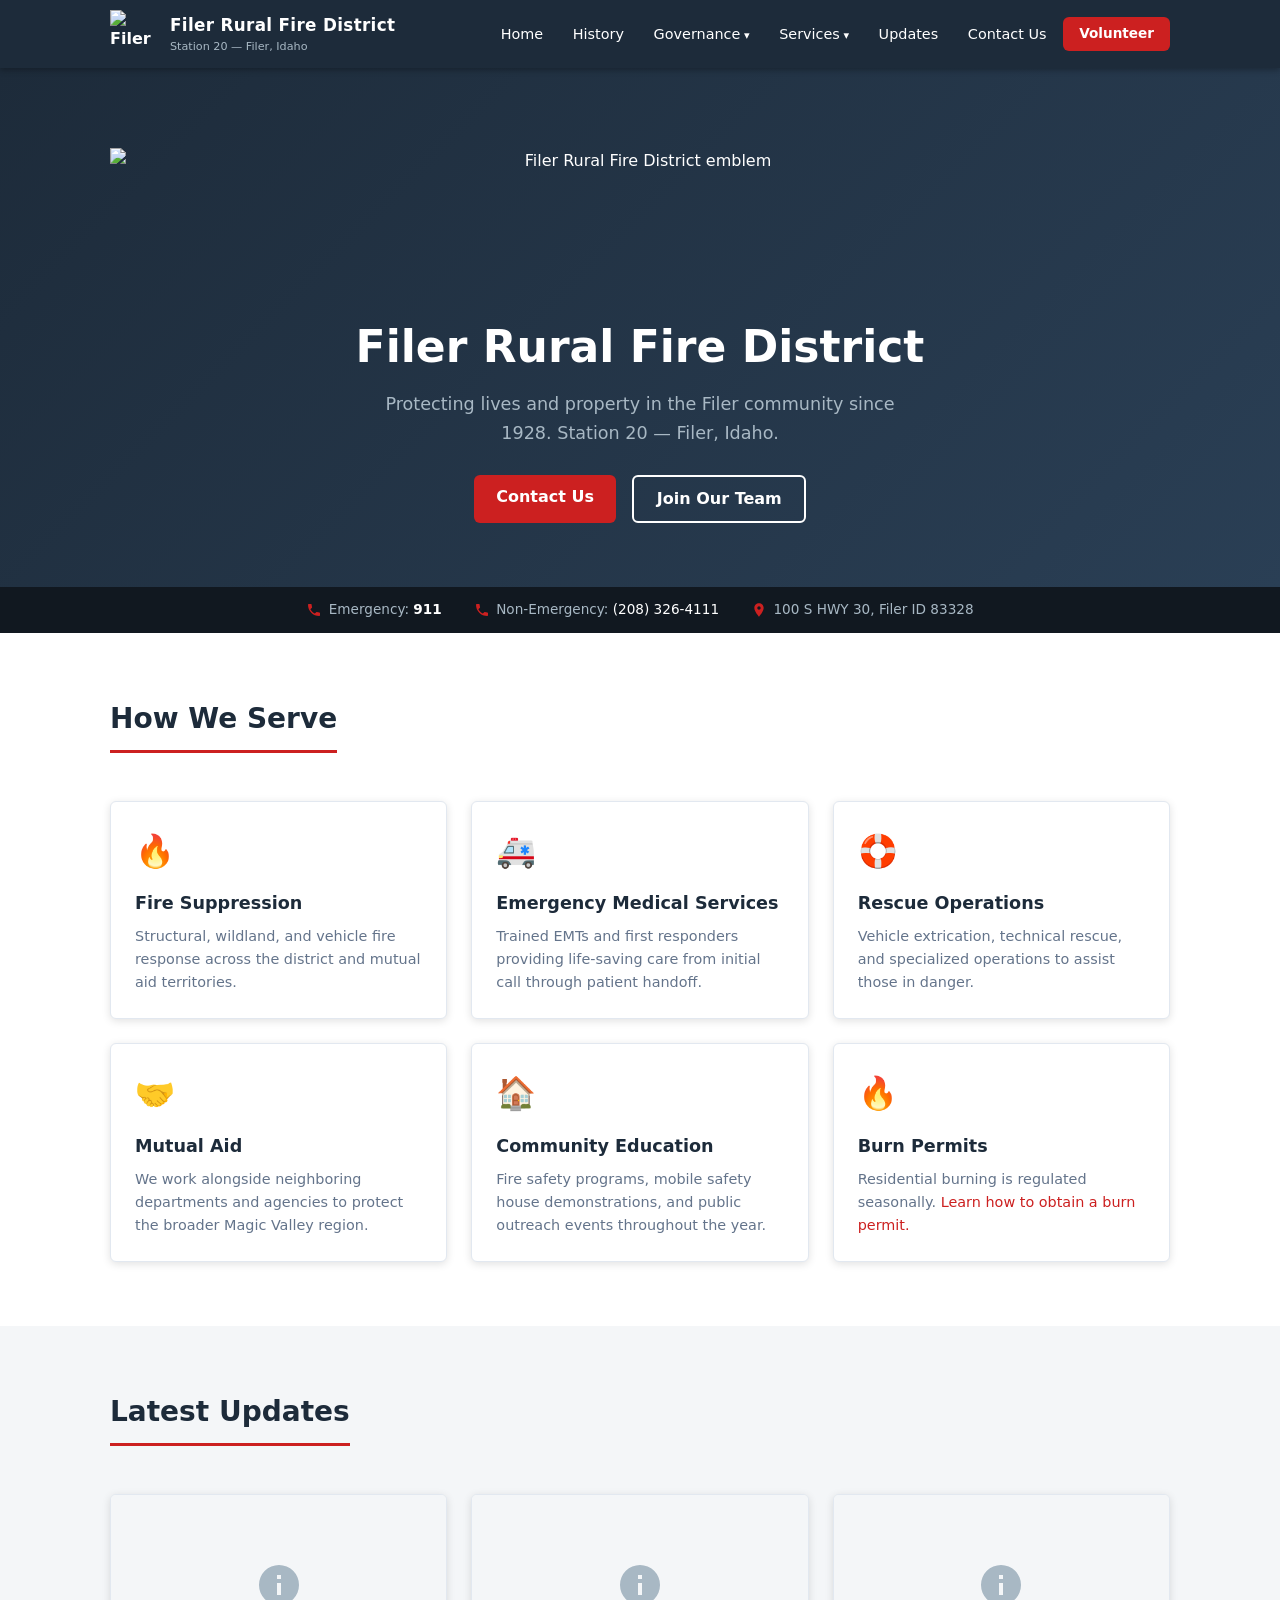
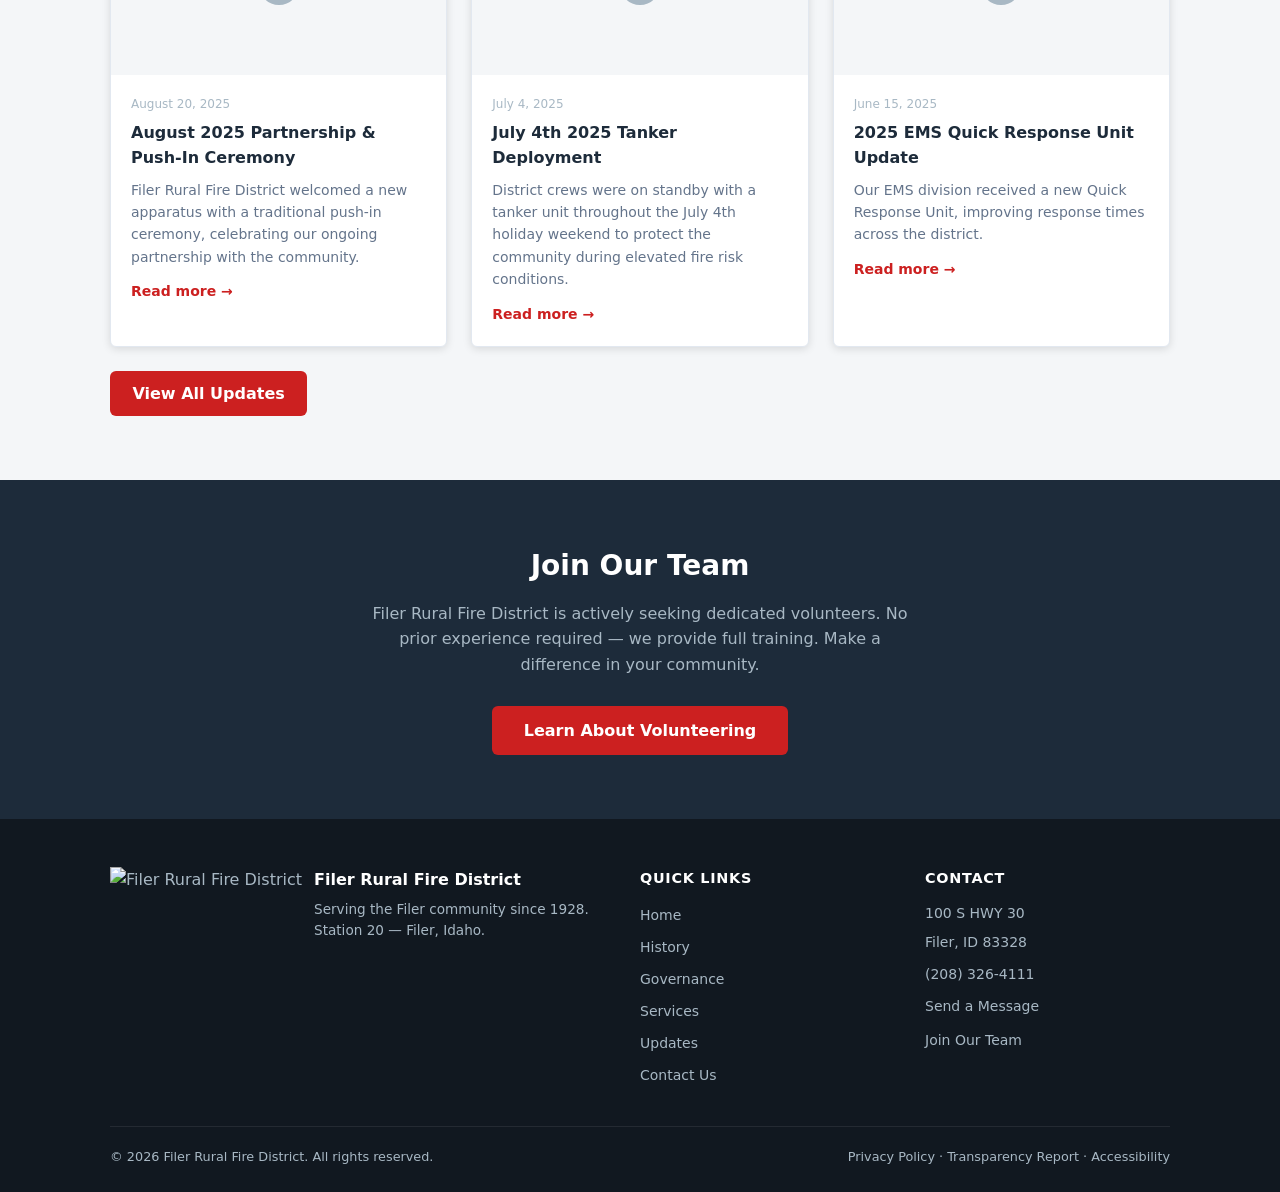
==== index.html @ 3479e5c8 "Initial site build for Filer Rural Fire District Plain HTML/CSS/JS site with Home, History, Governan" ====
<!DOCTYPE html>
<html lang="en">
<head>
  <meta charset="UTF-8">
  <meta name="viewport" content="width=device-width, initial-scale=1.0">
  <meta name="description" content="Filer Rural Fire District – Station 20. Serving Filer, Idaho and surrounding areas with fire suppression, EMS, and rescue services since 1928.">
  <title>Filer Rural Fire District – Station 20</title>
  <link rel="stylesheet" href="/css/style.css">
  <link rel="icon" href="/assets/images/logo.png" type="image/png">
</head>
<body>

  <div id="site-header"></div>

  <div class="alert-banner" id="alert-banner">
    <!-- Populated by JS when alert is active -->
  </div>

  <!-- Hero -->
  <section class="hero">
    <div class="container hero-content">
      <img src="/assets/images/logo.png" alt="Filer Rural Fire District emblem" class="hero-logo">
      <h1>Filer Rural Fire District</h1>
      <p>Protecting lives and property in the Filer community since 1928. Station 20 — Filer, Idaho.</p>
      <div class="hero-actions">
        <a href="/contact.html" class="btn btn-primary">Contact Us</a>
        <a href="/volunteer.html" class="btn btn-outline">Join Our Team</a>
      </div>
    </div>
  </section>

  <!-- Quick contact bar -->
  <div class="quick-bar">
    <div class="container quick-bar-inner">
      <div class="quick-bar-item">
        <svg viewBox="0 0 24 24"><path d="M6.6 10.8c1.4 2.8 3.8 5.1 6.6 6.6l2.2-2.2c.3-.3.7-.4 1-.2 1.1.4 2.3.6 3.6.6.6 0 1 .4 1 1V20c0 .6-.4 1-1 1-9.4 0-17-7.6-17-17 0-.6.4-1 1-1h3.5c.6 0 1 .4 1 1 0 1.3.2 2.5.6 3.6.1.3 0 .7-.2 1L6.6 10.8z"/></svg>
        <span>Emergency: <strong style="color:#fff;">911</strong></span>
      </div>
      <div class="quick-bar-item">
        <svg viewBox="0 0 24 24"><path d="M6.6 10.8c1.4 2.8 3.8 5.1 6.6 6.6l2.2-2.2c.3-.3.7-.4 1-.2 1.1.4 2.3.6 3.6.6.6 0 1 .4 1 1V20c0 .6-.4 1-1 1-9.4 0-17-7.6-17-17 0-.6.4-1 1-1h3.5c.6 0 1 .4 1 1 0 1.3.2 2.5.6 3.6.1.3 0 .7-.2 1L6.6 10.8z"/></svg>
        <span>Non-Emergency: <a href="tel:+12083264111" style="color:#fff;">(208) 326-4111</a></span>
      </div>
      <div class="quick-bar-item">
        <svg viewBox="0 0 24 24"><path d="M12 2C8.13 2 5 5.13 5 9c0 5.25 7 13 7 13s7-7.75 7-13c0-3.87-3.13-7-7-7zm0 9.5c-1.38 0-2.5-1.12-2.5-2.5s1.12-2.5 2.5-2.5 2.5 1.12 2.5 2.5-1.12 2.5-2.5 2.5z"/></svg>
        <span>100 S HWY 30, Filer ID 83328</span>
      </div>
    </div>
  </div>

  <!-- Services overview -->
  <section class="section">
    <div class="container">
      <h2 class="section-title">How We Serve</h2>
      <div class="cards-grid">
        <div class="card">
          <div class="card-icon">🔥</div>
          <h3>Fire Suppression</h3>
          <p>Structural, wildland, and vehicle fire response across the district and mutual aid territories.</p>
        </div>
        <div class="card">
          <div class="card-icon">🚑</div>
          <h3>Emergency Medical Services</h3>
          <p>Trained EMTs and first responders providing life-saving care from initial call through patient handoff.</p>
        </div>
        <div class="card">
          <div class="card-icon">🛟</div>
          <h3>Rescue Operations</h3>
          <p>Vehicle extrication, technical rescue, and specialized operations to assist those in danger.</p>
        </div>
        <div class="card">
          <div class="card-icon">🤝</div>
          <h3>Mutual Aid</h3>
          <p>We work alongside neighboring departments and agencies to protect the broader Magic Valley region.</p>
        </div>
        <div class="card">
          <div class="card-icon">🏠</div>
          <h3>Community Education</h3>
          <p>Fire safety programs, mobile safety house demonstrations, and public outreach events throughout the year.</p>
        </div>
        <div class="card">
          <div class="card-icon">🔥</div>
          <h3>Burn Permits</h3>
          <p>Residential burning is regulated seasonally. <a href="/services.html#burn-permits">Learn how to obtain a burn permit.</a></p>
        </div>
      </div>
    </div>
  </section>

  <!-- Latest news -->
  <section class="section bg-light">
    <div class="container">
      <h2 class="section-title">Latest Updates</h2>
      <div class="news-grid" data-limit="3"></div>
      <p style="margin-top:1.5rem;"><a href="/news.html" class="btn btn-primary">View All Updates</a></p>
    </div>
  </section>

  <!-- Volunteer CTA -->
  <section class="section bg-navy">
    <div class="container" style="text-align:center;">
      <h2 style="font-size:1.75rem;color:#fff;margin-bottom:.75rem;">Join Our Team</h2>
      <p style="color:var(--gray);max-width:540px;margin:0 auto 1.75rem;">Filer Rural Fire District is actively seeking dedicated volunteers. No prior experience required — we provide full training. Make a difference in your community.</p>
      <a href="/volunteer.html" class="btn btn-primary" style="font-size:1rem;padding:.75rem 2rem;">Learn About Volunteering</a>
    </div>
  </section>

  <div id="site-footer"></div>

  <script src="/js/components.js"></script>
  <script src="/js/main.js"></script>
  <script src="/js/news.js"></script>
</body>
</html>
---- css/style.css ----
/* ── Variables ─────────────────────────────────────────── */
:root {
  --navy:   #1D2B3A;
  --red:    #CC2020;
  --white:  #FFFFFF;
  --gray:   #A8B8C4;
  --light:  #F4F6F8;
  --dark:   #111820;
  --text:   #2C3E50;
  --radius: 6px;
  --shadow: 0 2px 8px rgba(0,0,0,.12);
  --font:   'Segoe UI', system-ui, -apple-system, sans-serif;
}

/* ── Reset ─────────────────────────────────────────────── */
*, *::before, *::after { box-sizing: border-box; margin: 0; padding: 0; }
html { scroll-behavior: smooth; }
body { font-family: var(--font); color: var(--text); background: var(--white); line-height: 1.6; }
img { max-width: 100%; display: block; }
a { color: var(--red); text-decoration: none; }
a:hover { text-decoration: underline; }
ul { list-style: none; }

/* ── Utility ───────────────────────────────────────────── */
.container { max-width: 1100px; margin: 0 auto; padding: 0 1.25rem; }
.btn {
  display: inline-block;
  padding: .6rem 1.4rem;
  border-radius: var(--radius);
  font-weight: 600;
  cursor: pointer;
  transition: opacity .15s;
  text-decoration: none;
}
.btn:hover { opacity: .85; text-decoration: none; }
.btn-primary { background: var(--red); color: var(--white); }
.btn-outline { border: 2px solid var(--white); color: var(--white); background: transparent; }
.btn-outline:hover { background: var(--white); color: var(--navy); }
.section { padding: 4rem 0; }
.section-title {
  font-size: 1.75rem;
  font-weight: 700;
  color: var(--navy);
  margin-bottom: 1.5rem;
  padding-bottom: .5rem;
  border-bottom: 3px solid var(--red);
  display: inline-block;
}

/* ── Header / Nav ──────────────────────────────────────── */
header {
  background: var(--navy);
  position: sticky;
  top: 0;
  z-index: 100;
  box-shadow: 0 2px 6px rgba(0,0,0,.3);
}
.nav-inner {
  display: flex;
  align-items: center;
  justify-content: space-between;
  height: 68px;
}
.nav-brand {
  display: flex;
  align-items: center;
  gap: .75rem;
  color: var(--white);
  font-weight: 700;
  font-size: 1rem;
  text-decoration: none;
}
.nav-brand:hover { text-decoration: none; opacity: .9; }
.nav-brand img { height: 48px; width: 48px; object-fit: contain; }
.nav-brand-text span { display: block; }
.nav-brand-text .brand-main { font-size: 1.05rem; letter-spacing: .02em; }
.nav-brand-text .brand-sub { font-size: .7rem; color: var(--gray); font-weight: 400; }

nav ul {
  display: flex;
  gap: .25rem;
  align-items: center;
}
nav a {
  color: var(--white);
  padding: .45rem .8rem;
  border-radius: var(--radius);
  font-size: .9rem;
  font-weight: 500;
  transition: background .15s;
}
nav a:hover, nav a.active { background: rgba(255,255,255,.12); text-decoration: none; }

/* Dropdown */
.nav-dropdown { position: relative; }
.nav-dropdown > a::after { content: ' ▾'; font-size: .7rem; }
.dropdown-menu {
  display: none;
  position: absolute;
  top: calc(100% + 4px);
  left: 0;
  background: var(--navy);
  min-width: 180px;
  border-radius: var(--radius);
  box-shadow: var(--shadow);
  border-top: 2px solid var(--red);
}
.dropdown-menu a { display: block; padding: .55rem 1rem; font-size: .875rem; white-space: nowrap; }
.nav-dropdown:hover .dropdown-menu,
.nav-dropdown:focus-within .dropdown-menu { display: block; }

/* Hamburger */
.hamburger { display: none; flex-direction: column; gap: 5px; cursor: pointer; padding: .5rem; background: none; border: none; }
.hamburger span { display: block; width: 24px; height: 2px; background: var(--white); border-radius: 2px; transition: .25s; }

/* ── Hero ──────────────────────────────────────────────── */
.hero {
  background: linear-gradient(135deg, var(--navy) 0%, #2a3f55 100%);
  color: var(--white);
  padding: 5rem 0 4rem;
  text-align: center;
  position: relative;
  overflow: hidden;
}
.hero::before {
  content: '';
  position: absolute;
  inset: 0;
  background: url('../assets/images/hero-bg.jpg') center/cover no-repeat;
  opacity: .15;
}
.hero-content { position: relative; }
.hero img.hero-logo { height: 140px; margin: 0 auto 1.5rem; }
.hero h1 { font-size: clamp(1.75rem, 4vw, 2.75rem); font-weight: 800; margin-bottom: .5rem; }
.hero p { font-size: 1.1rem; color: var(--gray); margin-bottom: 1.75rem; max-width: 560px; margin-left: auto; margin-right: auto; }
.hero-actions { display: flex; gap: 1rem; justify-content: center; flex-wrap: wrap; }

/* ── Alert Banner ──────────────────────────────────────── */
.alert-banner {
  background: var(--red);
  color: var(--white);
  text-align: center;
  padding: .6rem 1rem;
  font-size: .9rem;
  font-weight: 600;
  display: none; /* shown via JS when alert exists */
}
.alert-banner a { color: var(--white); text-decoration: underline; }

/* ── Quick Info Bar ────────────────────────────────────── */
.quick-bar {
  background: var(--dark);
  color: var(--gray);
  padding: .75rem 0;
  font-size: .85rem;
}
.quick-bar-inner {
  display: flex;
  justify-content: center;
  gap: 2rem;
  flex-wrap: wrap;
}
.quick-bar-item { display: flex; align-items: center; gap: .4rem; }
.quick-bar-item svg { width: 16px; height: 16px; fill: var(--red); flex-shrink: 0; }

/* ── Cards Grid ────────────────────────────────────────── */
.cards-grid {
  display: grid;
  grid-template-columns: repeat(auto-fit, minmax(280px, 1fr));
  gap: 1.5rem;
  margin-top: 1.5rem;
}
.card {
  background: var(--white);
  border: 1px solid #e2e8f0;
  border-radius: var(--radius);
  padding: 1.5rem;
  box-shadow: var(--shadow);
  transition: transform .15s, box-shadow .15s;
}
.card:hover { transform: translateY(-3px); box-shadow: 0 6px 16px rgba(0,0,0,.1); }
.card-icon { font-size: 2rem; margin-bottom: .75rem; }
.card h3 { font-size: 1.1rem; color: var(--navy); margin-bottom: .5rem; }
.card p { font-size: .9rem; color: #64748b; }

/* ── News Feed ─────────────────────────────────────────── */
.news-grid {
  display: grid;
  grid-template-columns: repeat(auto-fill, minmax(300px, 1fr));
  gap: 1.5rem;
  margin-top: 1.5rem;
}
.news-card {
  border: 1px solid #e2e8f0;
  border-radius: var(--radius);
  overflow: hidden;
  box-shadow: var(--shadow);
  background: var(--white);
  transition: transform .15s;
}
.news-card:hover { transform: translateY(-3px); }
.news-card-img { width: 100%; height: 180px; object-fit: cover; background: var(--light); }
.news-card-body { padding: 1.25rem; }
.news-card-date { font-size: .75rem; color: var(--gray); margin-bottom: .35rem; }
.news-card-title { font-size: 1rem; font-weight: 700; color: var(--navy); margin-bottom: .5rem; }
.news-card-excerpt { font-size: .875rem; color: #64748b; }
.news-card-body a { display: inline-block; margin-top: .75rem; font-size: .875rem; font-weight: 600; color: var(--red); }

/* ── Section alt bg ────────────────────────────────────── */
.bg-light { background: var(--light); }
.bg-navy { background: var(--navy); color: var(--white); }
.bg-navy .section-title { color: var(--white); }

/* ── Page Hero (inner pages) ───────────────────────────── */
.page-hero {
  background: var(--navy);
  color: var(--white);
  padding: 2.5rem 0;
  border-bottom: 4px solid var(--red);
}
.page-hero h1 { font-size: 2rem; font-weight: 800; }
.page-hero p { color: var(--gray); margin-top: .4rem; }
.breadcrumb { font-size: .8rem; color: var(--gray); margin-bottom: .5rem; }
.breadcrumb a { color: var(--gray); }
.breadcrumb a:hover { color: var(--white); }

/* ── Prose content ─────────────────────────────────────── */
.prose { max-width: 760px; }
.prose h2 { font-size: 1.4rem; color: var(--navy); margin: 2rem 0 .75rem; }
.prose h3 { font-size: 1.1rem; color: var(--navy); margin: 1.5rem 0 .5rem; }
.prose p { margin-bottom: 1rem; }
.prose ul { list-style: disc; padding-left: 1.5rem; margin-bottom: 1rem; }
.prose ul li { margin-bottom: .35rem; }

/* ── Staff Table ───────────────────────────────────────── */
.staff-grid {
  display: grid;
  grid-template-columns: repeat(auto-fill, minmax(200px, 1fr));
  gap: 1.25rem;
  margin-top: 1.5rem;
}
.staff-card {
  text-align: center;
  padding: 1.25rem 1rem;
  border: 1px solid #e2e8f0;
  border-radius: var(--radius);
  background: var(--white);
  box-shadow: var(--shadow);
}
.staff-avatar {
  width: 72px; height: 72px;
  border-radius: 50%;
  background: var(--light);
  margin: 0 auto .75rem;
  display: flex;
  align-items: center;
  justify-content: center;
  font-size: 1.75rem;
  border: 3px solid var(--red);
}
.staff-name { font-weight: 700; color: var(--navy); font-size: .95rem; }
.staff-role { font-size: .8rem; color: #64748b; margin-top: .2rem; }

/* ── FAQ Accordion ─────────────────────────────────────── */
.faq-item { border-bottom: 1px solid #e2e8f0; }
.faq-question {
  width: 100%;
  background: none;
  border: none;
  text-align: left;
  padding: 1rem 0;
  font-size: 1rem;
  font-weight: 600;
  color: var(--navy);
  cursor: pointer;
  display: flex;
  justify-content: space-between;
  align-items: center;
  gap: 1rem;
}
.faq-question::after { content: '+'; font-size: 1.25rem; color: var(--red); flex-shrink: 0; }
.faq-question[aria-expanded="true"]::after { content: '−'; }
.faq-answer { display: none; padding: 0 0 1rem; color: #64748b; font-size: .95rem; }
.faq-answer.open { display: block; }

/* ── Contact Form ──────────────────────────────────────── */
.contact-layout {
  display: grid;
  grid-template-columns: 1fr 1fr;
  gap: 3rem;
  align-items: start;
}
.form-group { margin-bottom: 1.25rem; }
.form-group label { display: block; font-weight: 600; font-size: .9rem; margin-bottom: .4rem; color: var(--navy); }
.form-group input,
.form-group select,
.form-group textarea {
  width: 100%;
  padding: .65rem .85rem;
  border: 1px solid #cbd5e1;
  border-radius: var(--radius);
  font-size: .95rem;
  font-family: var(--font);
  transition: border-color .15s;
}
.form-group input:focus,
.form-group select:focus,
.form-group textarea:focus {
  outline: none;
  border-color: var(--navy);
  box-shadow: 0 0 0 3px rgba(29,43,58,.1);
}
.form-group textarea { resize: vertical; min-height: 130px; }
.form-success { display: none; background: #ecfdf5; border: 1px solid #6ee7b7; border-radius: var(--radius); padding: 1rem 1.25rem; color: #065f46; }

.contact-info-item {
  display: flex;
  gap: 1rem;
  margin-bottom: 1.5rem;
  align-items: flex-start;
}
.contact-info-icon {
  width: 40px; height: 40px;
  border-radius: 50%;
  background: var(--red);
  display: flex;
  align-items: center;
  justify-content: center;
  flex-shrink: 0;
}
.contact-info-icon svg { width: 18px; height: 18px; fill: var(--white); }
.contact-info-label { font-size: .8rem; color: var(--gray); }
.contact-info-value { font-weight: 600; color: var(--navy); }

.map-embed {
  margin-top: 1.5rem;
  border-radius: var(--radius);
  overflow: hidden;
  box-shadow: var(--shadow);
}
.map-embed iframe { display: block; width: 100%; }

/* ── Footer ────────────────────────────────────────────── */
footer {
  background: var(--dark);
  color: var(--gray);
  padding: 3rem 0 1.5rem;
}
.footer-grid {
  display: grid;
  grid-template-columns: 2fr 1fr 1fr;
  gap: 2.5rem;
  margin-bottom: 2rem;
}
.footer-brand { display: flex; align-items: flex-start; gap: .75rem; }
.footer-brand img { height: 56px; flex-shrink: 0; }
.footer-brand-text p { font-size: .85rem; margin-top: .4rem; line-height: 1.5; }
footer h4 { color: var(--white); font-size: .9rem; font-weight: 700; margin-bottom: .75rem; text-transform: uppercase; letter-spacing: .05em; }
footer ul li { margin-bottom: .4rem; }
footer ul a { color: var(--gray); font-size: .875rem; }
footer ul a:hover { color: var(--white); text-decoration: none; }
.footer-bottom {
  border-top: 1px solid rgba(255,255,255,.08);
  padding-top: 1.25rem;
  display: flex;
  justify-content: space-between;
  align-items: center;
  font-size: .8rem;
  flex-wrap: wrap;
  gap: .5rem;
}
.footer-bottom a { color: var(--gray); }
.footer-bottom a:hover { color: var(--white); }

/* ── Responsive ────────────────────────────────────────── */
@media (max-width: 768px) {
  .hamburger { display: flex; }
  nav { display: none; position: absolute; top: 68px; left: 0; right: 0; background: var(--navy); padding: 1rem; box-shadow: 0 4px 12px rgba(0,0,0,.3); }
  nav.open { display: block; }
  nav ul { flex-direction: column; gap: 0; }
  nav a { display: block; padding: .65rem 1rem; }
  .dropdown-menu { position: static; box-shadow: none; border-top: none; border-left: 2px solid var(--red); margin-left: 1rem; display: none; }
  .nav-dropdown.open .dropdown-menu { display: block; }
  .contact-layout { grid-template-columns: 1fr; }
  .footer-grid { grid-template-columns: 1fr; }
  .hero img.hero-logo { height: 100px; }
  .quick-bar-inner { gap: 1rem; }
}
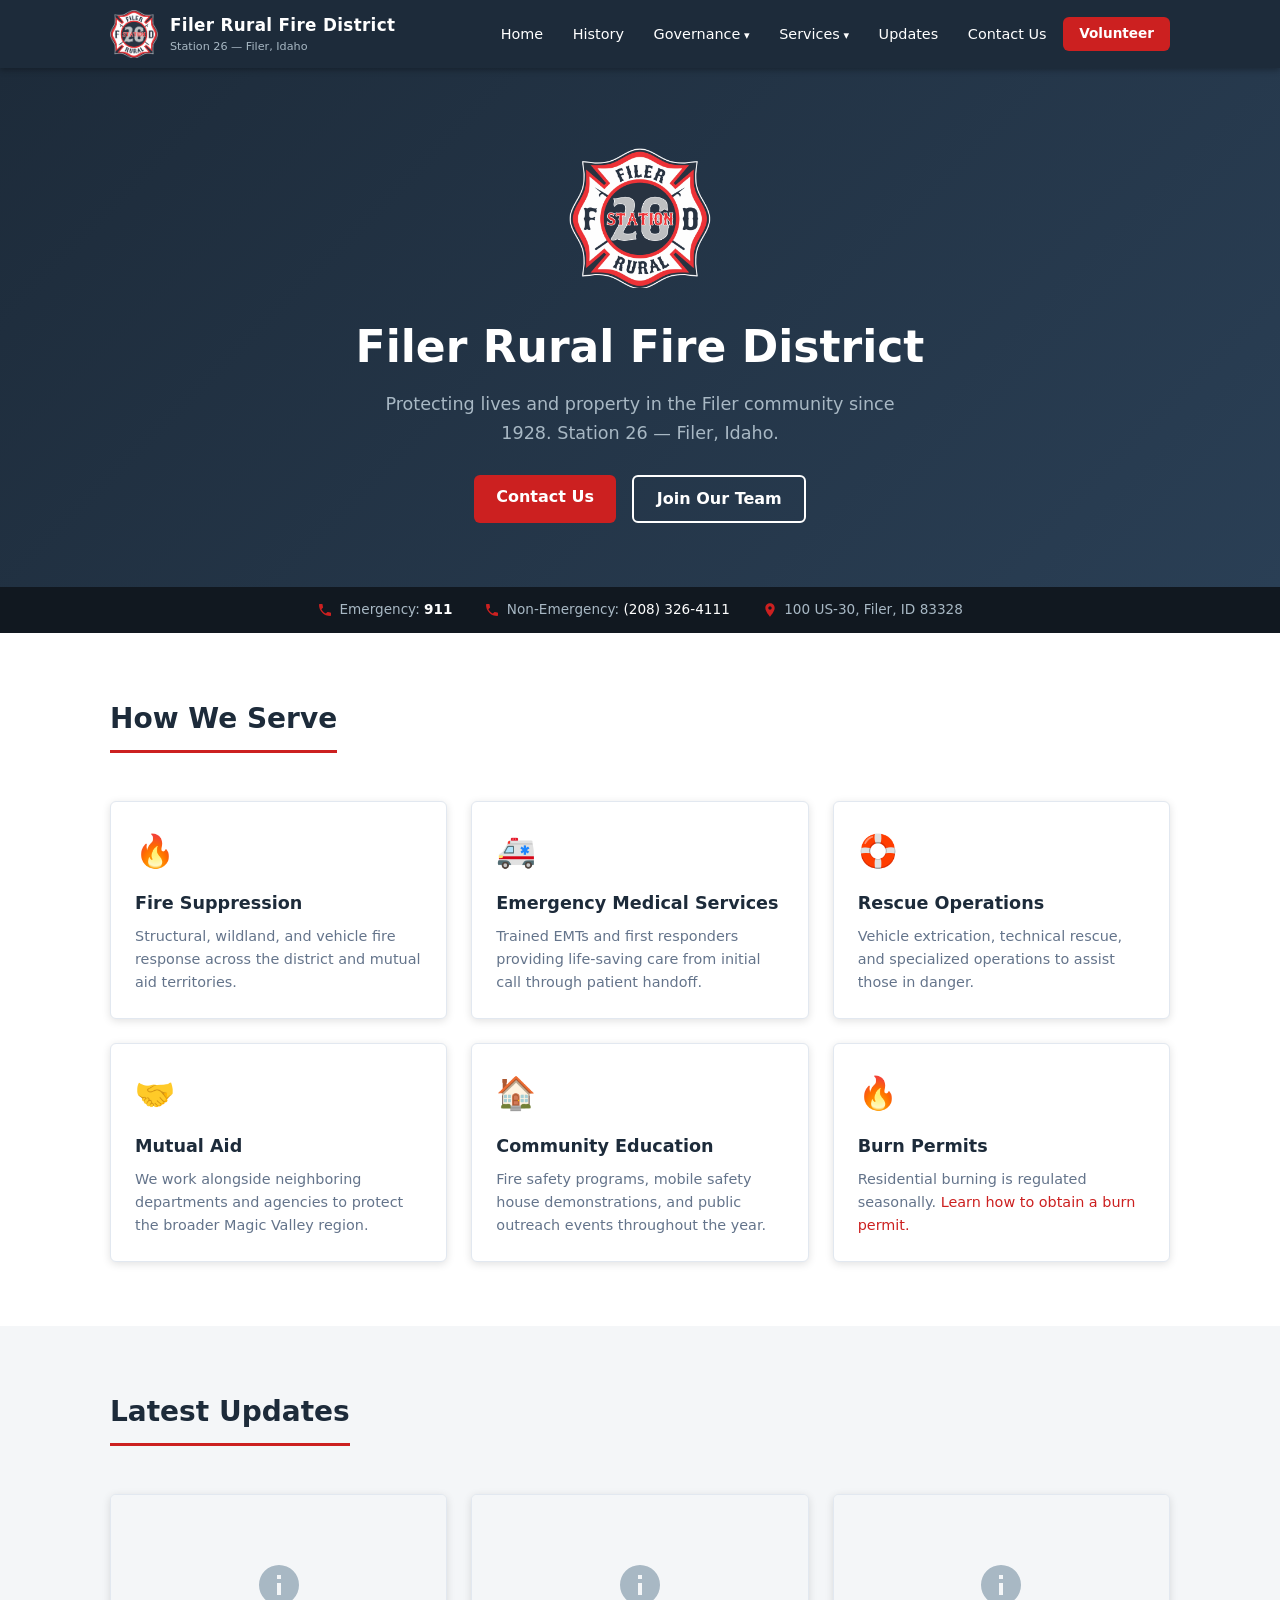
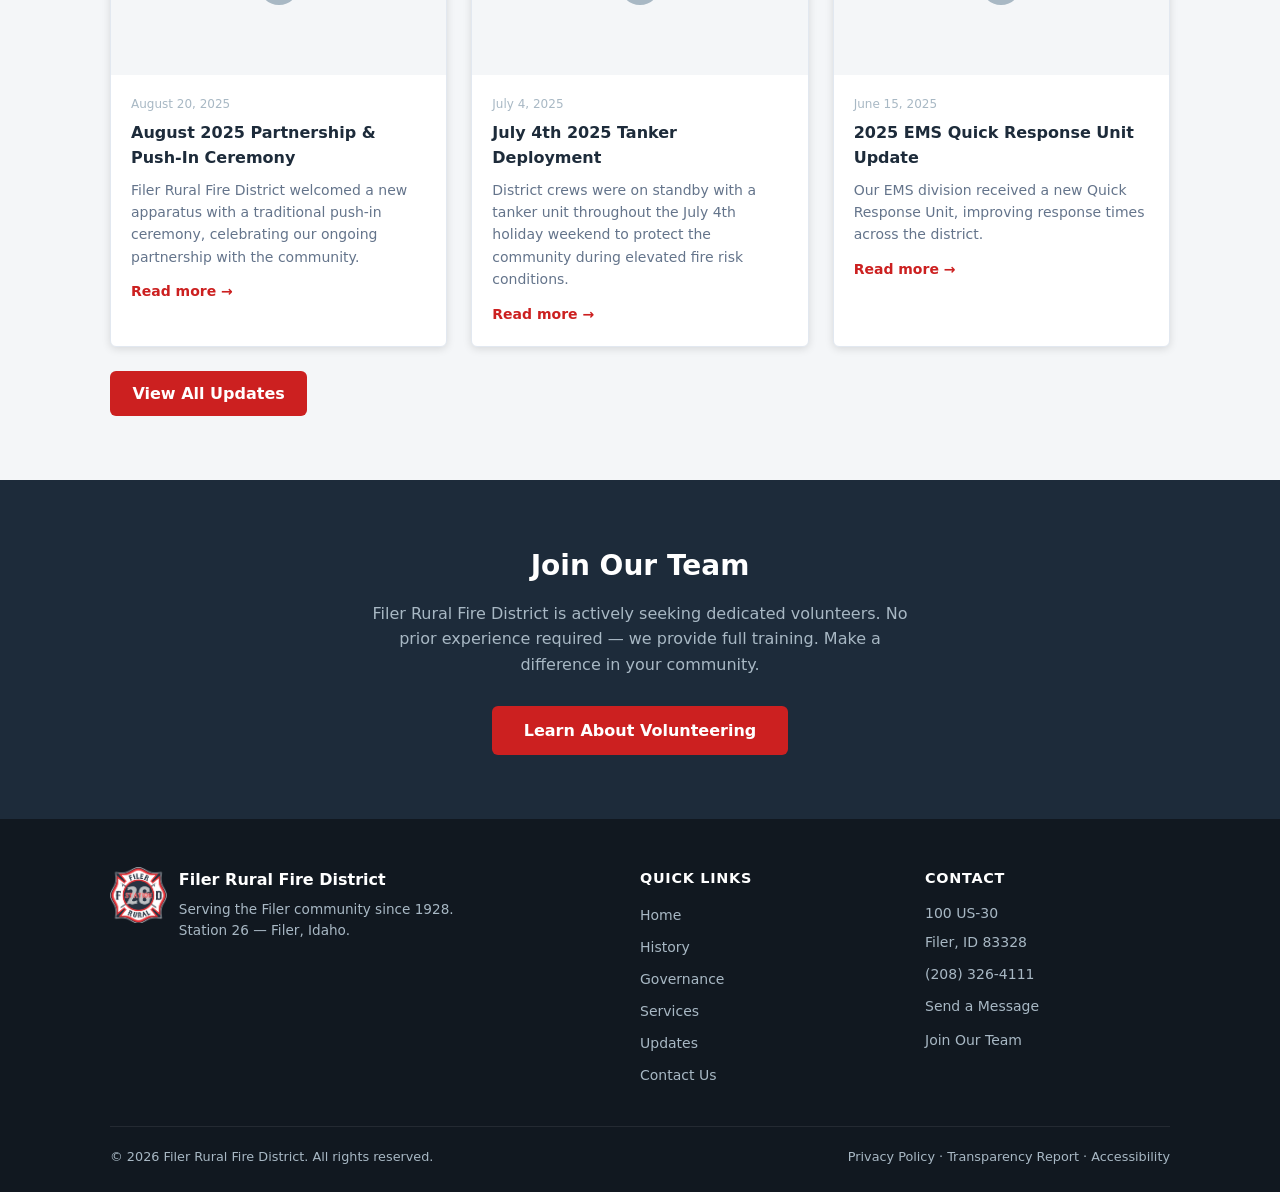
==== commit f89b382f: "Fix station number and address Station 20 → Station 26 throughout. Address updated from 100 S HWY 30" ====
--- a/index.html
+++ b/index.html
@@ -3,8 +3,8 @@
 <head>
   <meta charset="UTF-8">
   <meta name="viewport" content="width=device-width, initial-scale=1.0">
-  <meta name="description" content="Filer Rural Fire District – Station 20. Serving Filer, Idaho and surrounding areas with fire suppression, EMS, and rescue services since 1928.">
-  <title>Filer Rural Fire District – Station 20</title>
+  <meta name="description" content="Filer Rural Fire District – Station 26. Serving Filer, Idaho and surrounding areas with fire suppression, EMS, and rescue services since 1928.">
+  <title>Filer Rural Fire District – Station 26</title>
   <link rel="stylesheet" href="/css/style.css">
   <link rel="icon" href="/assets/images/logo.png" type="image/png">
 </head>
@@ -21,7 +21,7 @@
     <div class="container hero-content">
       <img src="/assets/images/logo.png" alt="Filer Rural Fire District emblem" class="hero-logo">
       <h1>Filer Rural Fire District</h1>
-      <p>Protecting lives and property in the Filer community since 1928. Station 20 — Filer, Idaho.</p>
+      <p>Protecting lives and property in the Filer community since 1928. Station 26 — Filer, Idaho.</p>
       <div class="hero-actions">
         <a href="/contact.html" class="btn btn-primary">Contact Us</a>
         <a href="/volunteer.html" class="btn btn-outline">Join Our Team</a>
@@ -42,7 +42,7 @@
       </div>
       <div class="quick-bar-item">
         <svg viewBox="0 0 24 24"><path d="M12 2C8.13 2 5 5.13 5 9c0 5.25 7 13 7 13s7-7.75 7-13c0-3.87-3.13-7-7-7zm0 9.5c-1.38 0-2.5-1.12-2.5-2.5s1.12-2.5 2.5-2.5 2.5 1.12 2.5 2.5-1.12 2.5-2.5 2.5z"/></svg>
-        <span>100 S HWY 30, Filer ID 83328</span>
+        <span>100 US-30, Filer, ID 83328</span>
       </div>
     </div>
   </div>
